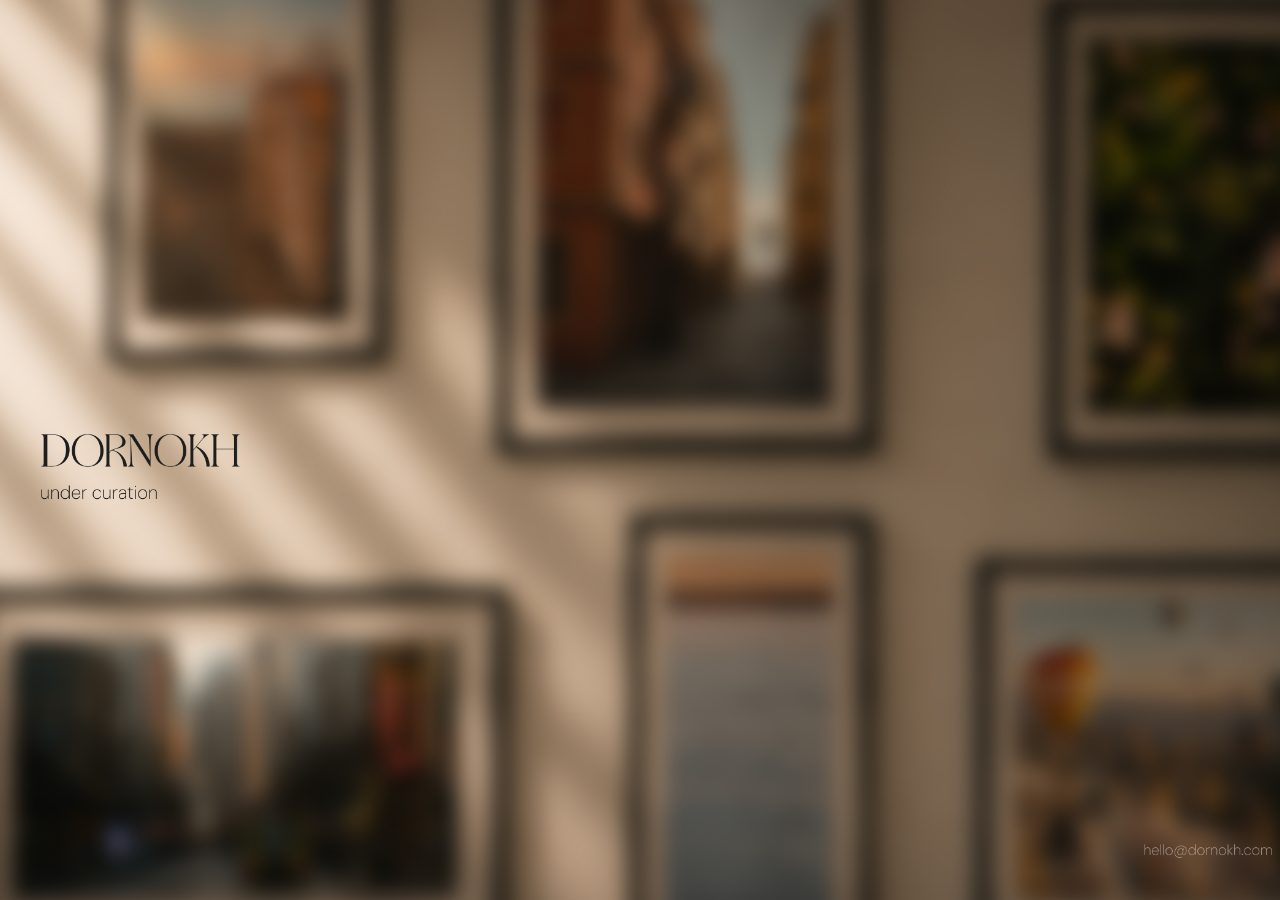
==== index.html @ b6924260 "Rename preview.html to index.html" ====
<!DOCTYPE html>
<html>
<head>
<meta charset="utf-8">
<title>DORNOKH.</title>

<style>
html,body{
margin:0;
height:100%;
background:black;
}

img{
width:100%;
height:100%;
object-fit:cover;
display:block;
}
</style>

</head>

<body>
<img src="hero.jpg" alt="">
</body>
</html>
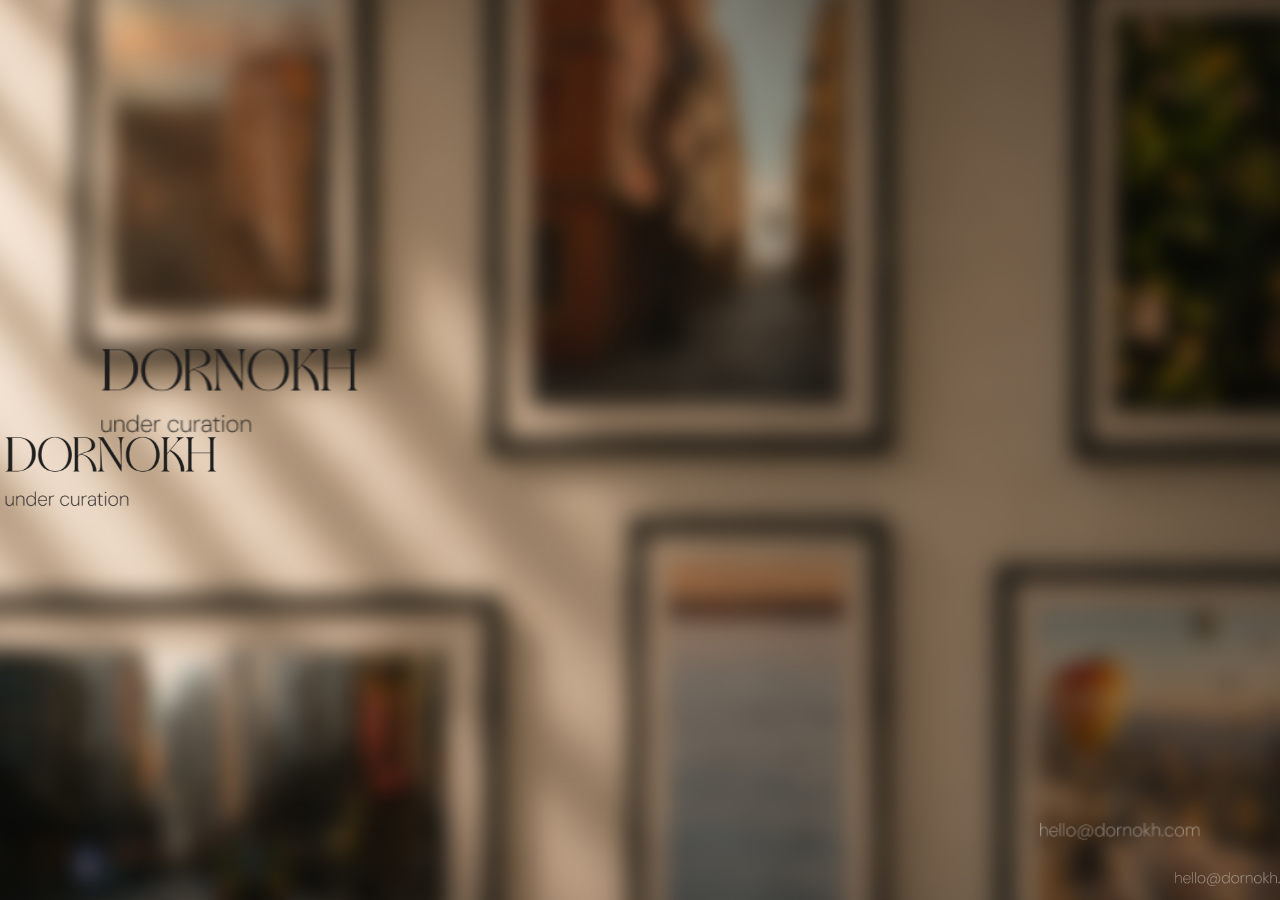
==== commit e744fe7e: "Add files via upload" ====
--- a/index.html
+++ b/index.html
@@ -1,27 +1,31 @@
 <!DOCTYPE html>
-<html>
+<html lang="en">
 <head>
-<meta charset="utf-8">
+<meta charset="UTF-8">
+<meta name="viewport" content="width=device-width, initial-scale=1.0">
 <title>DORNOKH.</title>
 
-<style>
-html,body{
-margin:0;
-height:100%;
-background:black;
-}
-
-img{
-width:100%;
-height:100%;
-object-fit:cover;
-display:block;
-}
-</style>
-
+<link rel="stylesheet" href="style.css">
 </head>
 
 <body>
-<img src="hero.jpg" alt="">
+
+<div class="background desktop-bg"></div>
+<div class="background mobile-bg"></div>
+
+<div class="desktop-content">
+    <img src="logo-desktop.png" class="logo-desktop" alt="">
+</div>
+
+<img src="email-desktop.png" class="email-desktop" alt="">
+
+<div class="mobile-content">
+    <img src="logo-mobile.png" class="logo-mobile" alt="">
+</div>
+
+<img src="email-mobile.png" class="email-mobile" alt="">
+
+<script src="script.js"></script>
+
 </body>
-</html>
+</html>
--- a/style.css
+++ b/style.css
@@ -0,0 +1,110 @@
+*{
+margin:0;
+padding:0;
+box-sizing:border-box;
+}
+
+html,
+body{
+width:100%;
+height:100%;
+overflow:hidden;
+background:#000;
+}
+
+.background{
+position:fixed;
+top:-3%;
+left:-3%;
+width:106%;
+height:106%;
+background-size:cover;
+background-position:center;
+transition:transform .2s linear;
+will-change:transform;
+}
+
+.desktop-bg{
+background-image:url("desktop.jpg");
+display:block;
+}
+
+.mobile-bg{
+background-image:url("mobile.jpg");
+display:none;
+}
+
+.desktop-content{
+position:absolute;
+left:100px;
+top:38%;
+z-index:10;
+}
+
+.logo-desktop{
+width:260px;
+height:auto;
+}
+
+.email-desktop{
+position:absolute;
+right:80px;
+bottom:60px;
+width:160px;
+height:auto;
+z-index:10;
+}
+
+.mobile-content{
+display:none;
+}
+
+.email-mobile{
+display:none;
+}
+
+@media (max-width:768px){
+
+.desktop-bg{
+display:none;
+}
+
+.mobile-bg{
+display:block;
+}
+
+.desktop-content{
+display:none;
+}
+
+.email-desktop{
+display:none;
+}
+
+.mobile-content{
+position:absolute;
+left:50%;
+top:50%;
+transform:translate(-50%,-50%);
+display:block;
+z-index:10;
+}
+
+.logo-mobile{
+width:240px;
+max-width:70vw;
+height:auto;
+}
+
+.email-mobile{
+display:block;
+position:absolute;
+left:50%;
+bottom:50px;
+transform:translateX(-50%);
+width:140px;
+height:auto;
+z-index:10;
+}
+
+}
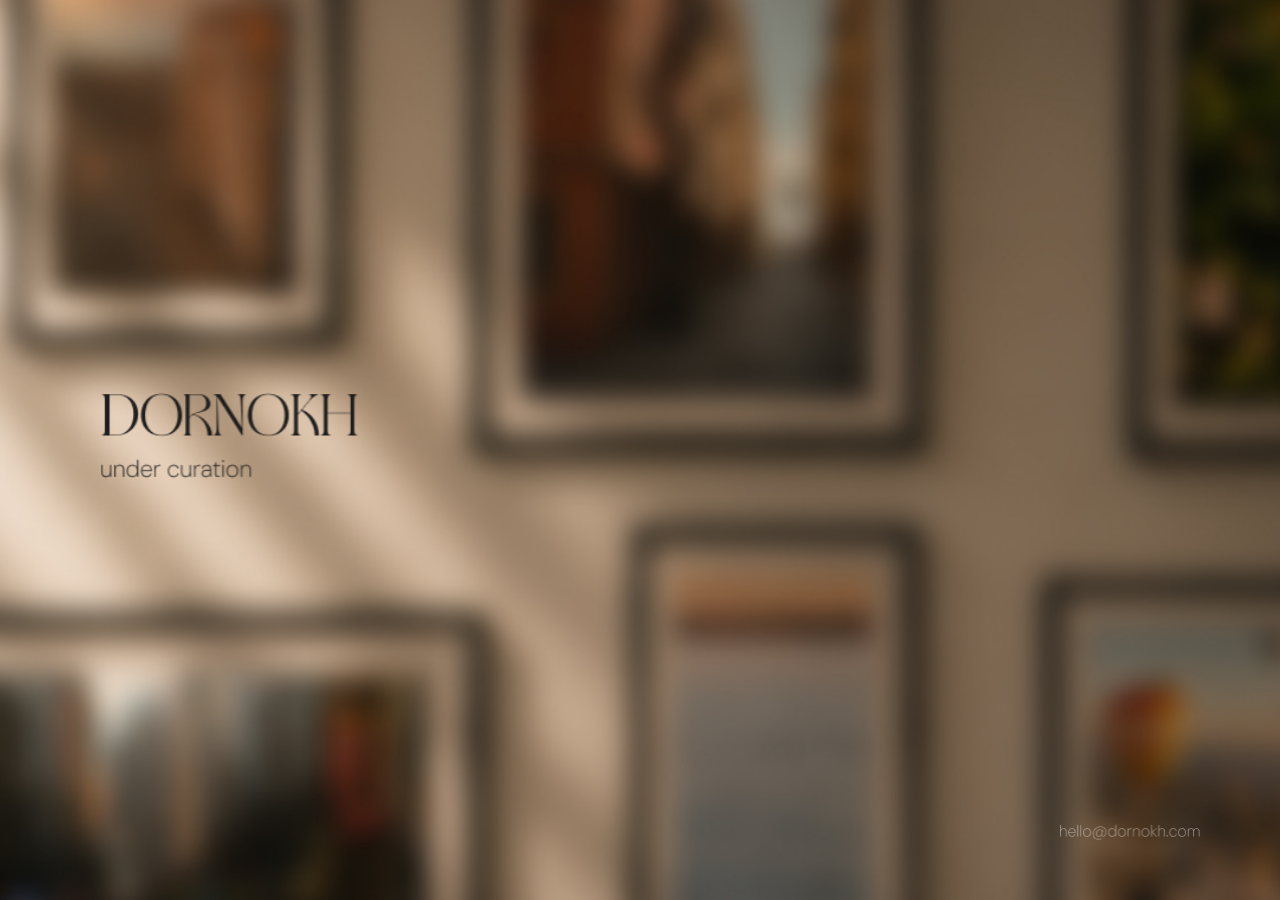
==== commit 95fdfe92: "Update index.html" ====
--- a/index.html
+++ b/index.html
@@ -8,7 +8,7 @@
 <link rel="stylesheet" href="style.css">
 </head>
 
-<body>
+<body class="loading">
 
 <div class="background desktop-bg"></div>
 <div class="background mobile-bg"></div>
@@ -28,4 +28,4 @@
 <script src="script.js"></script>
 
 </body>
-</html>+</html>
--- a/style.css
+++ b/style.css
@@ -14,14 +14,14 @@
 
 .background{
 position:fixed;
-top:-3%;
-left:-3%;
-width:106%;
-height:106%;
+top:-5%;
+left:-5%;
+width:110%;
+height:110%;
 background-size:cover;
 background-position:center;
-transition:transform .2s linear;
 will-change:transform;
+transform:scale(1.06);
 }
 
 .desktop-bg{
@@ -37,7 +37,7 @@
 .desktop-content{
 position:absolute;
 left:100px;
-top:38%;
+top:43%;
 z-index:10;
 }
 
@@ -50,7 +50,7 @@
 position:absolute;
 right:80px;
 bottom:60px;
-width:160px;
+width:140px;
 height:auto;
 z-index:10;
 }
@@ -91,7 +91,7 @@
 }
 
 .logo-mobile{
-width:240px;
+width:200px;
 max-width:70vw;
 height:auto;
 }
@@ -102,9 +102,9 @@
 left:50%;
 bottom:50px;
 transform:translateX(-50%);
-width:140px;
+width:110px;
 height:auto;
 z-index:10;
 }
 
-}+}
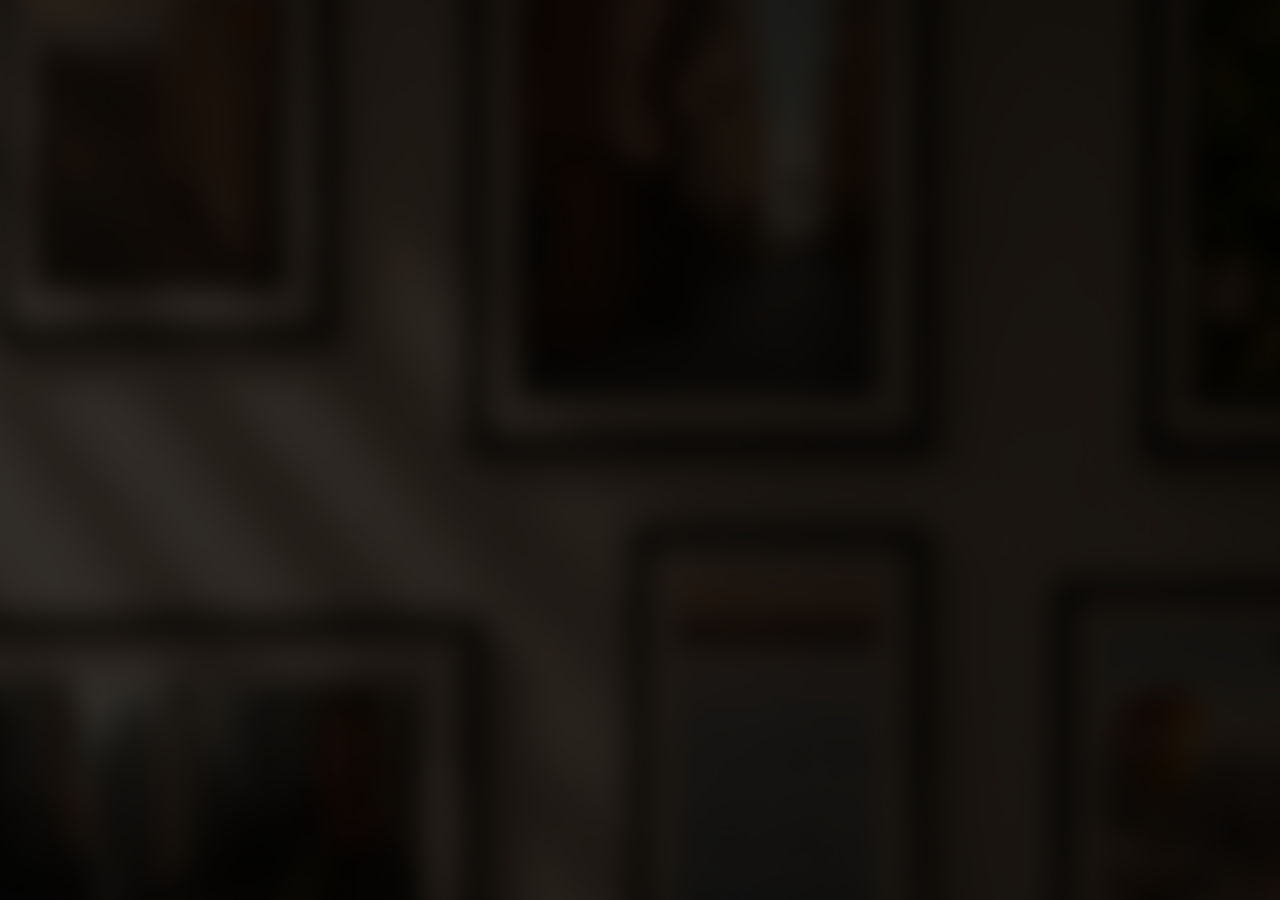
==== commit faea9b23: "Update index.html" ====
--- a/index.html
+++ b/index.html
@@ -8,7 +8,7 @@
 <link rel="stylesheet" href="style.css">
 </head>
 
-<body class="loading">
+<body>
 
 <div class="background desktop-bg"></div>
 <div class="background mobile-bg"></div>
@@ -20,10 +20,12 @@
 <img src="email-desktop.png" class="email-desktop" alt="">
 
 <div class="mobile-content">
+
     <img src="logo-mobile.png" class="logo-mobile" alt="">
+
+    <img src="email-mobile.png" class="email-mobile" alt="">
+
 </div>
-
-<img src="email-mobile.png" class="email-mobile" alt="">
 
 <script src="script.js"></script>
 
--- a/style.css
+++ b/style.css
@@ -21,7 +21,7 @@
 background-size:cover;
 background-position:center;
 will-change:transform;
-transform:scale(1.06);
+opacity:0;
 }
 
 .desktop-bg{
@@ -44,6 +44,7 @@
 .logo-desktop{
 width:260px;
 height:auto;
+opacity:0;
 }
 
 .email-desktop{
@@ -53,6 +54,7 @@
 width:140px;
 height:auto;
 z-index:10;
+opacity:0;
 }
 
 .mobile-content{
@@ -94,6 +96,7 @@
 width:200px;
 max-width:70vw;
 height:auto;
+opacity:0;
 }
 
 .email-mobile{
@@ -105,6 +108,7 @@
 width:110px;
 height:auto;
 z-index:10;
+opacity:0;
 }
 
-}
+
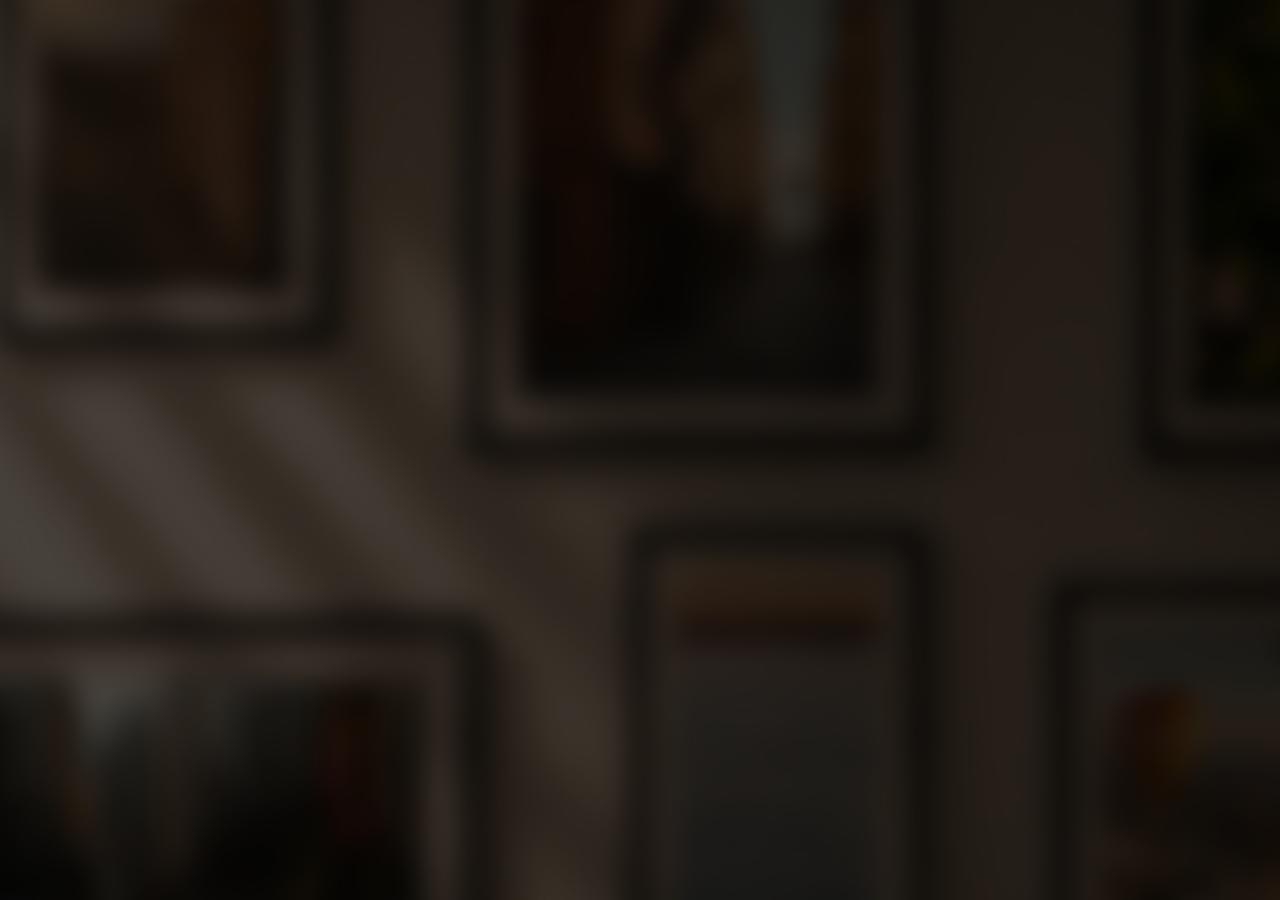
==== commit 3a4f67b7: "Update index.html" ====
--- a/index.html
+++ b/index.html
@@ -20,11 +20,9 @@
 <img src="email-desktop.png" class="email-desktop" alt="">
 
 <div class="mobile-content">
-
     <img src="logo-mobile.png" class="logo-mobile" alt="">
-
-    <img src="email-mobile.png" class="email-mobile" alt="">
-
+</div>
+<img src="email-mobile.png" class="email-mobile" alt="">
 </div>
 
 <script src="script.js"></script>
--- a/style.css
+++ b/style.css
@@ -84,31 +84,30 @@
 }
 
 .mobile-content{
-position:absolute;
-left:50%;
-top:50%;
-transform:translate(-50%,-50%);
-display:block;
-z-index:10;
+    position:absolute;
+    left:50%;
+    top:50%;
+    transform:translate(-50%,-50%);
+    display:flex;
+    flex-direction:column;
+    align-items:center;
+    z-index:10;
 }
-
 .logo-mobile{
-width:200px;
-max-width:70vw;
-height:auto;
-opacity:0;
+    width:200px;
+    max-width:70vw;
+    height:auto;
+    opacity:0;
 }
-
 .email-mobile{
-display:block;
-position:absolute;
-left:50%;
-bottom:50px;
-transform:translateX(-50%);
-width:110px;
-height:auto;
-z-index:10;
-opacity:0;
+    display:block;
+    width:110px;
+    height:auto;
+    position:fixed;
+    bottom:60px;
+    left:50%;
+    transform:translateX(-50%);
+    opacity:0;
 }
 
 
